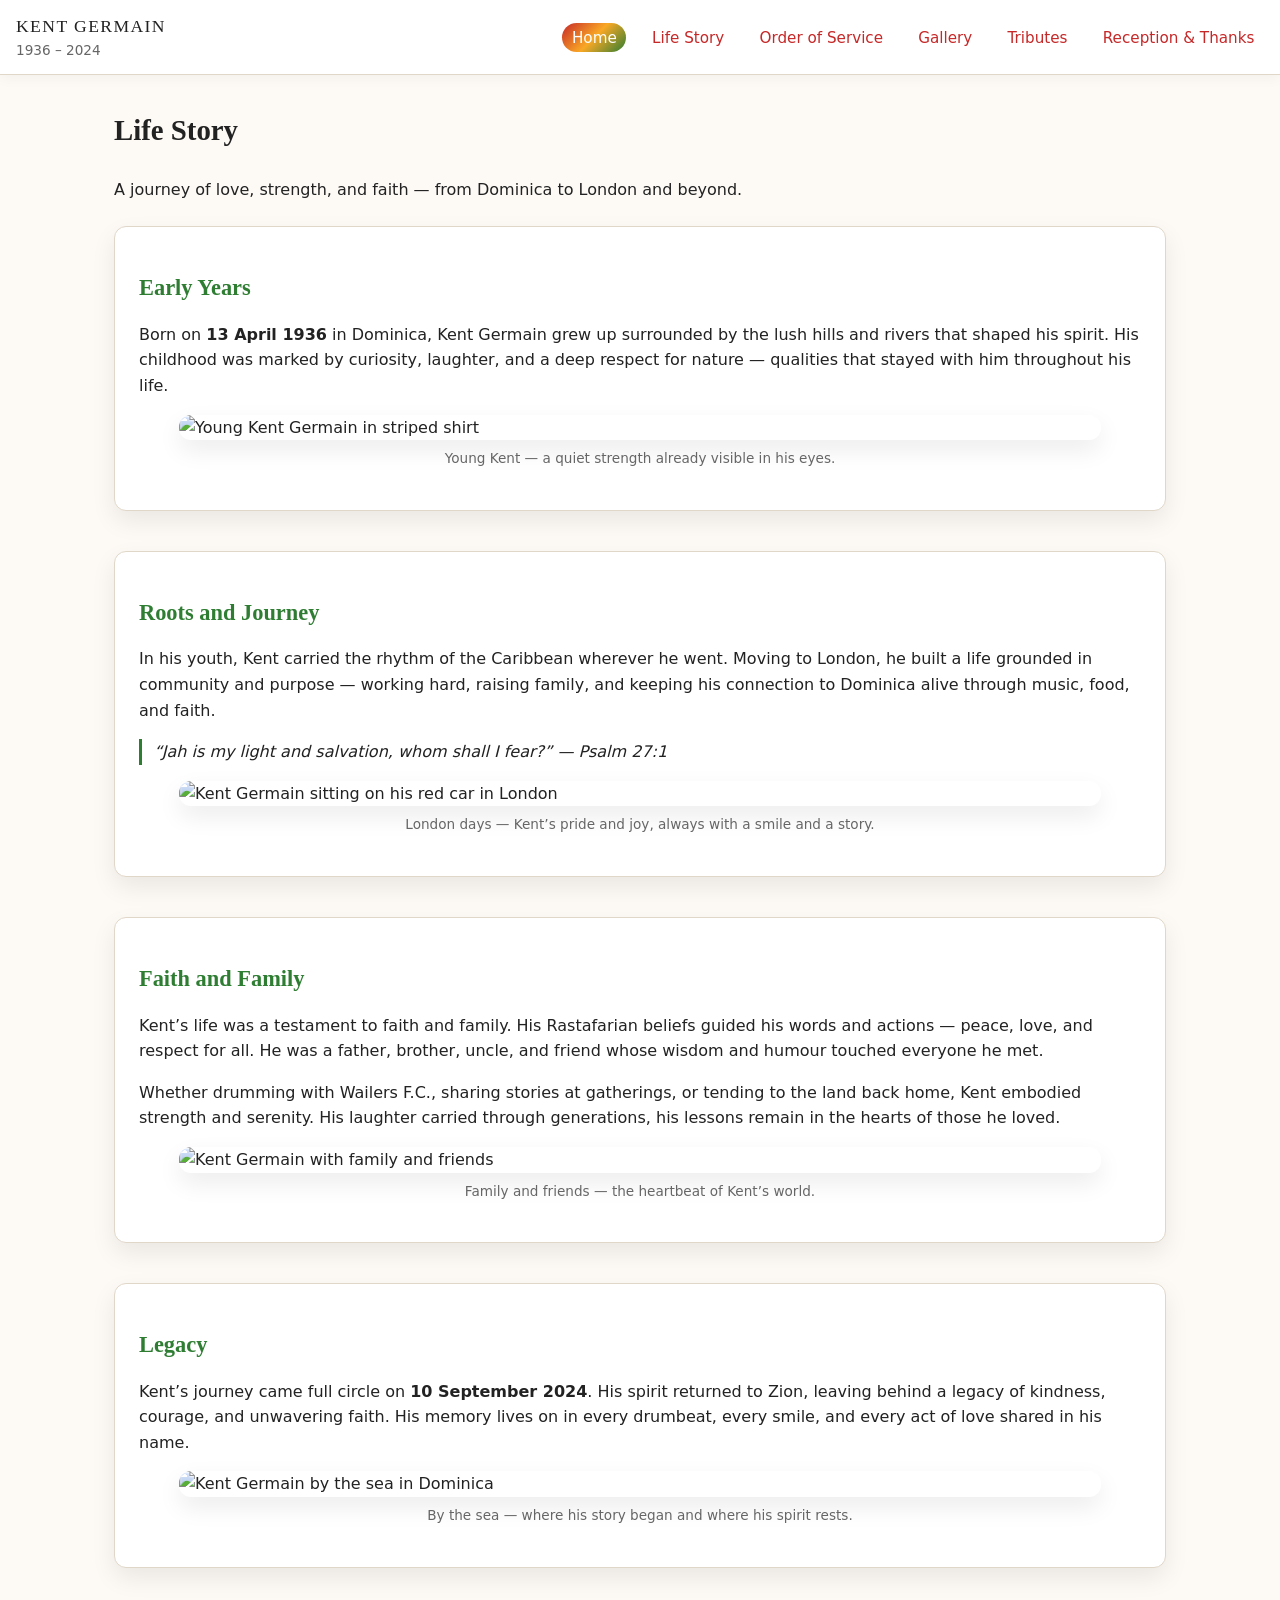
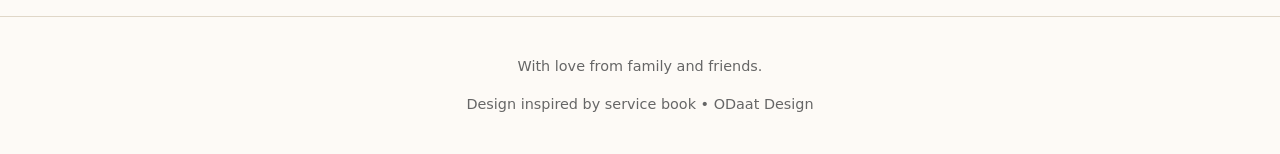
==== about.html @ 0cf41299 "intial commit" ====
<!DOCTYPE html>
<html lang="en">
<head>
  <meta charset="UTF-8">
  <title>Tribute to Kent Germain</title>
  <meta name="viewport" content="width=device-width, initial-scale=1">
  <meta name="description" content="A tribute website celebrating the life of Kent Germain.">
  <link rel="stylesheet" href="css/style.css">
</head>
<body>
  <header class="site-header">
    <a class="skip-link" href="#main-content">Skip to main content</a>

    <div class="brand">
      <span class="brand-title">Kent Germain</span>
      <span class="brand-dates">1936 – 2024</span>
    </div>

    <button class="nav-toggle" aria-expanded="false" aria-controls="main-nav">
      <span class="nav-toggle-bar"></span>
      <span class="nav-toggle-bar"></span>
      <span class="nav-toggle-bar"></span>
      <span class="sr-only">Toggle navigation</span>
    </button>

    <nav id="main-nav" class="main-nav" aria-label="Main navigation">
      <ul>
        <!-- Keep your existing menu titles here -->
        <li><a href="index.html" class="active">Home</a></li>
        <li><a href="about.html">Life Story</a></li>
        <li><a href="service.html">Order of Service</a></li>
        <li><a href="gallery.html">Gallery</a></li>
        <li><a href="tributes.html">Tributes</a></li>
        <li><a href="thanks.html">Reception & Thanks</a></li>
      </ul>
    </nav>
  </header>

  <main id="main-content">
  <section class="page-header">
    <h1>Life Story</h1>
    <p>A journey of love, strength, and faith — from Dominica to London and beyond.</p>
  </section>

  <section class="story-section">
    <article class="story-block">
      <h2>Early Years</h2>
      <p>
        Born on <strong>13 April 1936</strong> in Dominica, Kent Germain grew up surrounded by the lush hills and rivers that shaped his spirit.
        His childhood was marked by curiosity, laughter, and a deep respect for nature — qualities that stayed with him throughout his life.
      </p>
      <figure class="story-photo">
        <img src="images/kent-childhood.jpg" alt="Young Kent Germain in striped shirt">
        <figcaption>Young Kent — a quiet strength already visible in his eyes.</figcaption>
      </figure>
    </article>

    <article class="story-block">
      <h2>Roots and Journey</h2>
      <p>
        In his youth, Kent carried the rhythm of the Caribbean wherever he went.
        Moving to London, he built a life grounded in community and purpose — working hard, raising family, and keeping his connection to Dominica alive through music, food, and faith.
      </p>
      <blockquote>
        “Jah is my light and salvation, whom shall I fear?” — <em>Psalm 27:1</em>
      </blockquote>
      <figure class="story-photo">
        <img src="images/kent-london.jpg" alt="Kent Germain sitting on his red car in London">
        <figcaption>London days — Kent’s pride and joy, always with a smile and a story.</figcaption>
      </figure>
    </article>

    <article class="story-block">
      <h2>Faith and Family</h2>
      <p>
        Kent’s life was a testament to faith and family. His Rastafarian beliefs guided his words and actions — peace, love, and respect for all.
        He was a father, brother, uncle, and friend whose wisdom and humour touched everyone he met.
      </p>
      <p>
        Whether drumming with Wailers F.C., sharing stories at gatherings, or tending to the land back home, Kent embodied strength and serenity.
        His laughter carried through generations, his lessons remain in the hearts of those he loved.
      </p>
      <figure class="story-photo">
        <img src="images/kent-family.jpg" alt="Kent Germain with family and friends">
        <figcaption>Family and friends — the heartbeat of Kent’s world.</figcaption>
      </figure>
    </article>

    <article class="story-block">
      <h2>Legacy</h2>
      <p>
        Kent’s journey came full circle on <strong>10 September 2024</strong>.
        His spirit returned to Zion, leaving behind a legacy of kindness, courage, and unwavering faith.
        His memory lives on in every drumbeat, every smile, and every act of love shared in his name.
      </p>
      <figure class="story-photo">
        <img src="images/kent-legacy.jpg" alt="Kent Germain by the sea in Dominica">
        <figcaption>By the sea — where his story began and where his spirit rests.</figcaption>
      </figure>
    </article>
  </section>
</main>


  <footer class="site-footer">
    <p>With love from family and friends.</p>
    <p class="footer-credit">Design inspired by service book • ODaat Design</p>
  </footer>

  <script src="js/main.js"></script>
</body>
</html>
---- css/style.css ----
:root {
  --bg: #fdfaf6;
  --bg-alt: #ffffff;
  --text: #222222;
  --muted: #666666;
  --accent-red: #c62828;
  --accent-gold: #f9a825;
  --accent-green: #2e7d32;
  --accent-gradient: linear-gradient(135deg, #c62828, #f9a825, #2e7d32);
  --border-soft: #e0d7c8;
  --radius: 12px;
  --shadow-soft: 0 10px 25px rgba(0,0,0,0.08);
  --max-width: 1100px;
  --font-body: system-ui, -apple-system, BlinkMacSystemFont, "Segoe UI", sans-serif;
  --font-heading: "Georgia", "Times New Roman", serif;
}

/* Reset-ish */
*,
*::before,
*::after {
  box-sizing: border-box;
}

body {
  margin: 0;
  font-family: var(--font-body);
  background: var(--bg);
  color: var(--text);
  line-height: 1.6;
}

img {
  max-width: 100%;
  height: auto;
  display: block;
}

a {
  color: var(--accent-red);
  text-decoration: none;
}

a:hover,
a:focus {
  text-decoration: underline;
}

/* Accessibility helpers */
.skip-link {
  position: absolute;
  left: -999px;
  top: 0;
  background: #000;
  color: #fff;
  padding: 0.5rem 1rem;
  z-index: 1000;
}

.skip-link:focus {
  left: 0.5rem;
  top: 0.5rem;
}

.sr-only {
  position: absolute;
  width: 1px;
  height: 1px;
  padding: 0;
  margin: -1px;
  overflow: hidden;
  clip: rect(0,0,0,0);
  border: 0;
}

/* Layout */
.site-header {
  position: sticky;
  top: 0;
  z-index: 999;
  background: var(--bg-alt);
  border-bottom: 1px solid var(--border-soft);
  box-shadow: 0 4px 12px rgba(0,0,0,0.04);
  padding: 0.75rem 1rem;
  display: flex;
  align-items: center;
  justify-content: space-between;
}

.brand {
  display: flex;
  flex-direction: column;
}

.brand-title {
  font-family: var(--font-heading);
  font-size: 1.1rem;
  letter-spacing: 0.08em;
  text-transform: uppercase;
}

.brand-dates {
  font-size: 0.85rem;
  color: var(--muted);
}

.main-nav ul {
  list-style: none;
  margin: 0;
  padding: 0;
  display: flex;
  gap: 1rem;
}

.main-nav a {
  font-size: 0.95rem;
  padding: 0.35rem 0.6rem;
  border-radius: 999px;
}

.main-nav a.active {
  background: var(--accent-gradient);
  color: #fff;
}

.nav-toggle {
  display: none;
  background: none;
  border: none;
  padding: 0.25rem;
  cursor: pointer;
}

.nav-toggle-bar {
  width: 22px;
  height: 2px;
  background: var(--text);
  display: block;
  margin: 4px 0;
}

/* Hero */
.hero {
  max-width: var(--max-width);
  margin: 2rem auto;
  padding: 1.5rem;
  display: grid;
  grid-template-columns: minmax(0, 1.1fr) minmax(0, 1.3fr);
  gap: 2rem;
  align-items: center;
}

.hero-media img {
  border-radius: var(--radius);
  box-shadow: var(--shadow-soft);
}

.hero-text h1 {
  font-family: var(--font-heading);
  font-size: 2.2rem;
  margin: 0.25rem 0 0.75rem;
}

.hero-label {
  text-transform: uppercase;
  letter-spacing: 0.12em;
  font-size: 0.8rem;
  color: var(--muted);
}

.hero-subtitle {
  font-size: 1rem;
  color: var(--muted);
}

.hero-meta {
  margin-top: 0.75rem;
  display: flex;
  flex-wrap: wrap;
  gap: 1rem;
  font-size: 0.9rem;
}

.hero-actions {
  margin-top: 1.25rem;
  display: flex;
  flex-wrap: wrap;
  gap: 0.75rem;
}

/* Buttons */
.btn {
  display: inline-flex;
  align-items: center;
  justify-content: center;
  padding: 0.6rem 1.2rem;
  border-radius: 999px;
  border: 1px solid transparent;
  font-size: 0.95rem;
  cursor: pointer;
}

.btn.primary {
  background: var(--accent-gradient);
  color: #fff;
}

.btn.ghost {
  border-color: var(--accent-red);
  color: var(--accent-red);
  background: transparent;
}

/* Intro cards */
.intro {
  max-width: var(--max-width);
  margin: 0 auto 3rem;
  padding: 0 1.5rem;
  display: grid;
  grid-template-columns: repeat(auto-fit, minmax(240px, 1fr));
  gap: 1.5rem;
}

.intro-block {
  background: var(--bg-alt);
  border-radius: var(--radius);
  padding: 1.25rem;
  box-shadow: var(--shadow-soft);
  border: 1px solid var(--border-soft);
}

.text-link {
  font-size: 0.9rem;
}

/* Page header */
.page-header {
  max-width: var(--max-width);
  margin: 2rem auto 1.5rem;
  padding: 0 1.5rem;
}

.page-header h1 {
  font-family: var(--font-heading);
  font-size: 1.8rem;
}

.page-header-meta {
  font-size: 0.9rem;
  color: var(--muted);
}

/* Cards & two-column */
.two-column {
  max-width: var(--max-width);
  margin: 0 auto 3rem;
  padding: 0 1.5rem;
  display: grid;
  grid-template-columns: minmax(0, 1.4fr) minmax(0, 1fr);
  gap: 1.5rem;
}

.card {
  background: var(--bg-alt);
  border-radius: var(--radius);
  padding: 1.5rem;
  box-shadow: var(--shadow-soft);
  border: 1px solid var(--border-soft);
}

.card-theme {
  border-image: var(--accent-gradient) 1;
  border-width: 2px;
  border-style: solid;
}

.service-list {
  list-style: none;
  padding: 0;
  margin: 0 0 1rem;
}

.service-steps {
  padding-left: 1.2rem;
}

/* Quotes */
blockquote {
  margin: 1rem 0;
  padding-left: 0.75rem;
  border-left: 3px solid var(--accent-green);
  font-style: italic;
}

.quote-ref {
  font-size: 0.85rem;
  color: var(--muted);
}

/* Gallery */
.gallery-grid {
  max-width: var(--max-width);
  margin: 0 auto 2.5rem;
  padding: 0 1.5rem;
  display: grid;
  grid-template-columns: repeat(auto-fit, minmax(220px, 1fr));
  gap: 1rem;
}

.gallery-item {
  background: var(--bg-alt);
  border-radius: var(--radius);
  padding: 0.75rem;
  box-shadow: var(--shadow-soft);
}

.gallery-item img {
  border-radius: var(--radius);
}

.gallery-item figcaption {
  font-size: 0.85rem;
  color: var(--muted);
  margin-top: 0.5rem;
}

/* Videos */
.video-section {
  max-width: var(--max-width);
  margin: 0 auto 3rem;
  padding: 0 1.5rem;
}

.video-grid {
  display: grid;
  grid-template-columns: repeat(auto-fit, minmax(260px, 1fr));
  gap: 1.5rem;
}

.video-card {
  background: var(--bg-alt);
  border-radius: var(--radius);
  padding: 1rem;
  box-shadow: var(--shadow-soft);
}

.video-wrapper {
  position: relative;
  padding-bottom: 56.25%;
  height: 0;
  overflow: hidden;
  border-radius: var(--radius);
}

.video-wrapper iframe {
  position: absolute;
  inset: 0;
  width: 100%;
  height: 100%;
  border: 0;
}

/* Footer */
.site-footer {
  border-top: 1px solid var(--border-soft);
  padding: 1.5rem 1rem;
  text-align: center;
  font-size: 0.9rem;
  color: var(--muted);
}

.footer-credit {
  margin-top: 0.25rem;
}

/* Responsive */
@media (max-width: 768px) {
  .main-nav {
    position: absolute;
    inset: 60px 0 auto;
    background: var(--bg-alt);
    border-bottom: 1px solid var(--border-soft);
    padding: 0.75rem 1rem 1rem;
    transform: translateY(-120%);
    transition: transform 0.2s ease-out;
  }

  .main-nav.open {
    transform: translateY(0);
  }

  .main-nav ul {
    flex-direction: column;
    gap: 0.5rem;
  }

  .nav-toggle {
    display: inline-block;
  }

  .hero {
    grid-template-columns: 1fr;
  }

  .two-column {
    grid-template-columns: 1fr;
  }
}
.story-section {
  max-width: var(--max-width);
  margin: 0 auto 3rem;
  padding: 0 1.5rem;
  display: flex;
  flex-direction: column;
  gap: 2.5rem;
}

.story-block {
  background: var(--bg-alt);
  border-radius: var(--radius);
  padding: 1.5rem;
  box-shadow: var(--shadow-soft);
  border: 1px solid var(--border-soft);
}

.story-block h2 {
  font-family: var(--font-heading);
  font-size: 1.4rem;
  margin-bottom: 0.75rem;
  color: var(--accent-green);
}

.story-photo {
  margin-top: 1rem;
}

.story-photo img {
  border-radius: var(--radius);
  box-shadow: var(--shadow-soft);
}

.story-photo figcaption {
  font-size: 0.85rem;
  color: var(--muted);
  margin-top: 0.5rem;
  text-align: center;
}
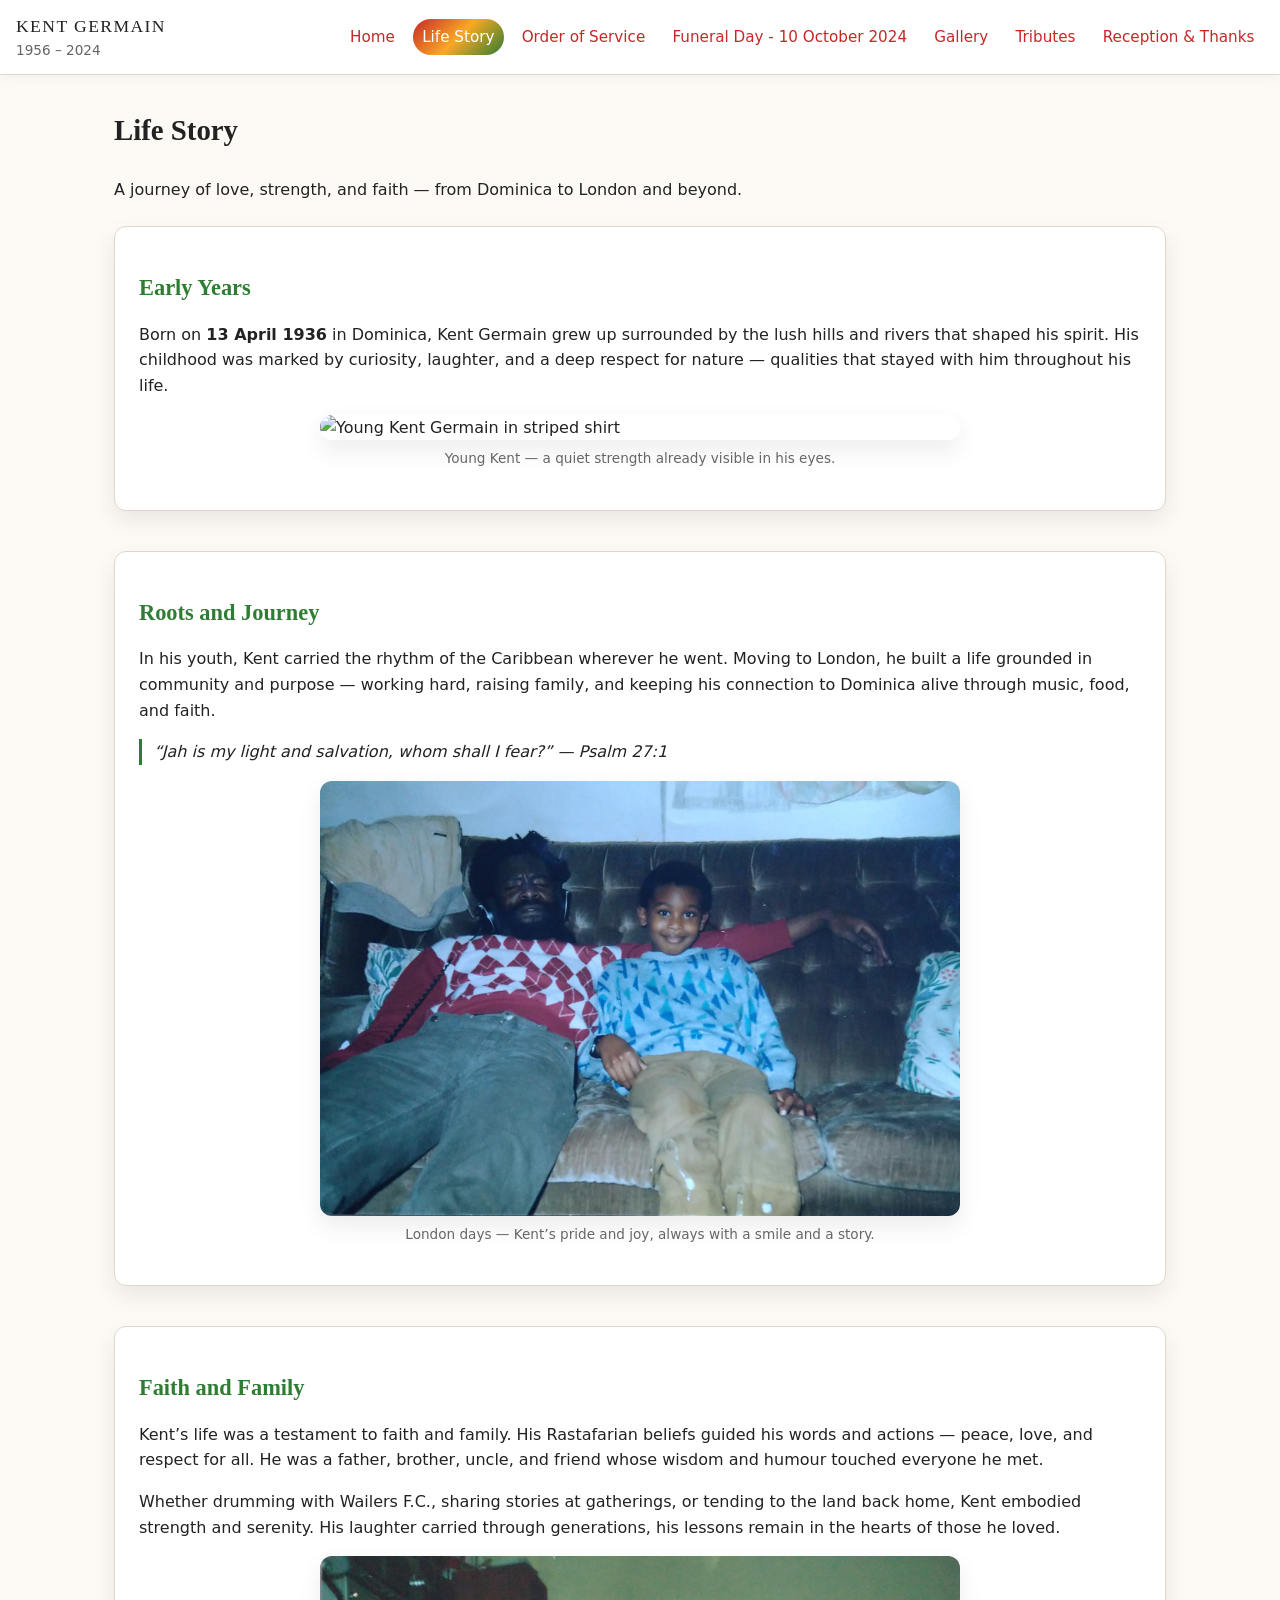
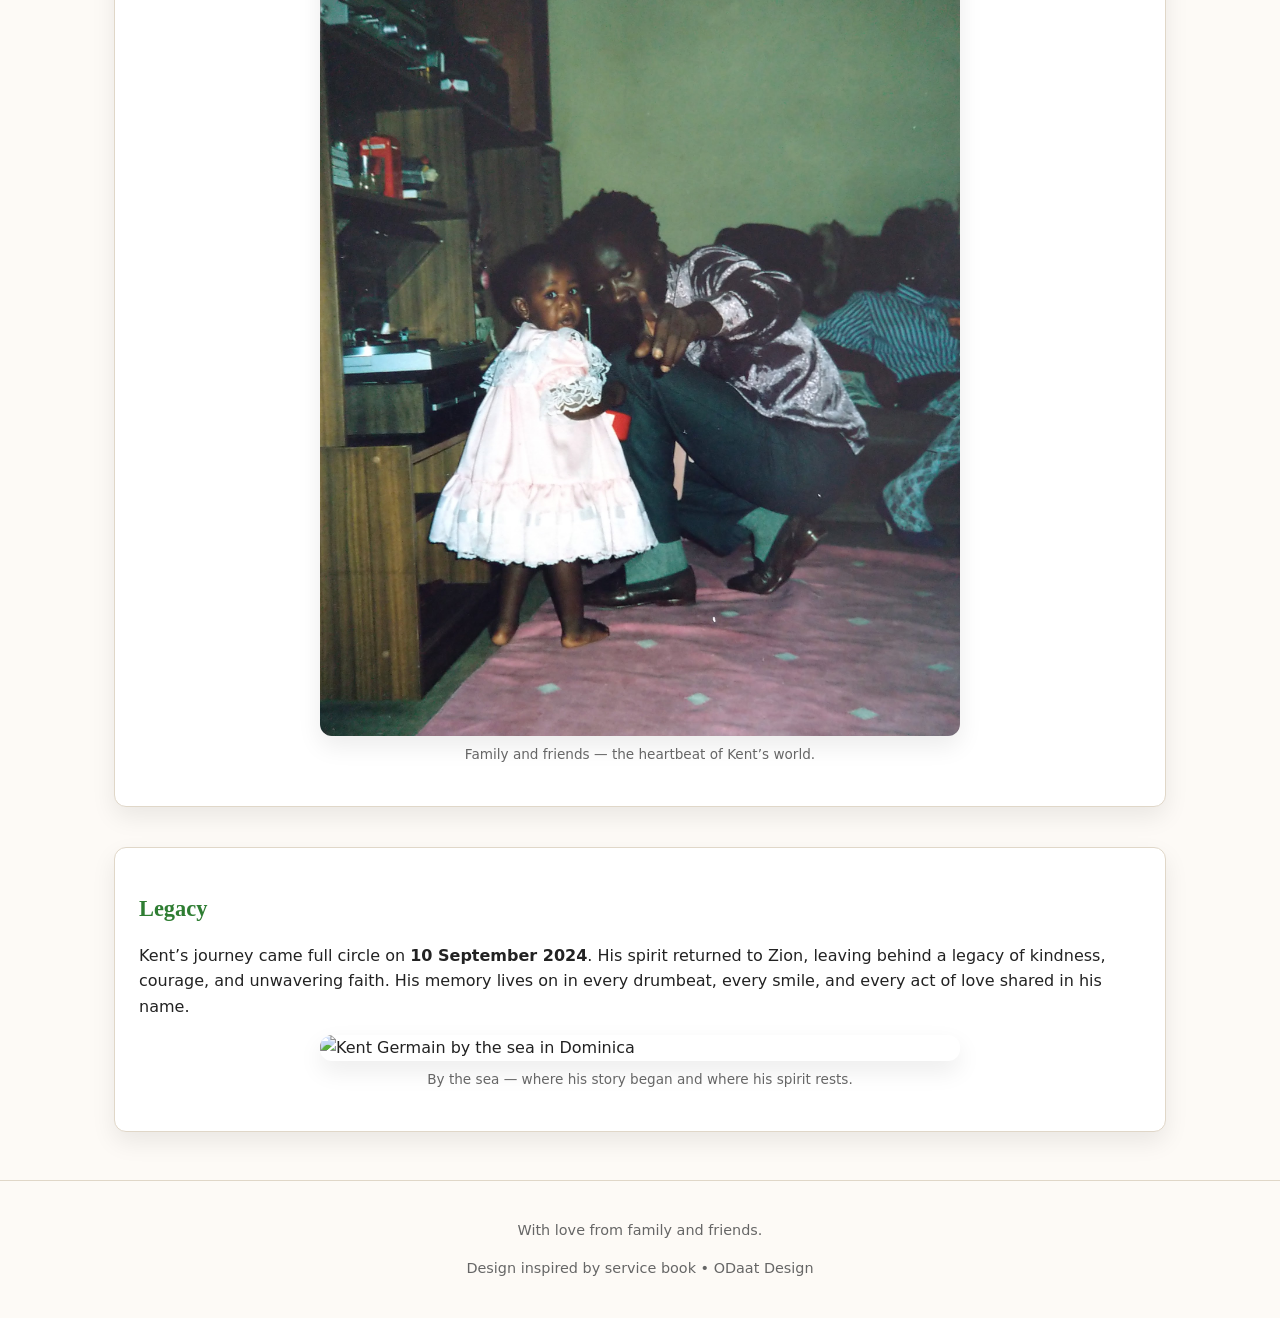
==== commit 7b72ea95: "revamped" ====
--- a/about.html
+++ b/about.html
@@ -13,7 +13,7 @@
 
     <div class="brand">
       <span class="brand-title">Kent Germain</span>
-      <span class="brand-dates">1936 – 2024</span>
+      <span class="brand-dates">1956 – 2024</span>
     </div>
 
     <button class="nav-toggle" aria-expanded="false" aria-controls="main-nav">
@@ -26,9 +26,10 @@
     <nav id="main-nav" class="main-nav" aria-label="Main navigation">
       <ul>
         <!-- Keep your existing menu titles here -->
-        <li><a href="index.html" class="active">Home</a></li>
-        <li><a href="about.html">Life Story</a></li>
+        <li><a href="index.html">Home</a></li>
+        <li><a href="about.html" class="active">Life Story</a></li>
         <li><a href="service.html">Order of Service</a></li>
+        <li><a href="funeral.html">Funeral Day - 10 October 2024</a></li>
         <li><a href="gallery.html">Gallery</a></li>
         <li><a href="tributes.html">Tributes</a></li>
         <li><a href="thanks.html">Reception & Thanks</a></li>
@@ -65,7 +66,7 @@
         “Jah is my light and salvation, whom shall I fear?” — <em>Psalm 27:1</em>
       </blockquote>
       <figure class="story-photo">
-        <img src="images/kent-london.jpg" alt="Kent Germain sitting on his red car in London">
+        <img src="imgs/rasta-era/kent-headphones-on-with-reuben.JPG" alt="Kent Germain sitting on his red car in London">
         <figcaption>London days — Kent’s pride and joy, always with a smile and a story.</figcaption>
       </figure>
     </article>
@@ -81,7 +82,7 @@
         His laughter carried through generations, his lessons remain in the hearts of those he loved.
       </p>
       <figure class="story-photo">
-        <img src="images/kent-family.jpg" alt="Kent Germain with family and friends">
+        <img src="imgs/rasta-era/kent-sophie-thelma-in-background.JPG" alt="Kent Germain with family and friends">
         <figcaption>Family and friends — the heartbeat of Kent’s world.</figcaption>
       </figure>
     </article>
@@ -94,7 +95,7 @@
         His memory lives on in every drumbeat, every smile, and every act of love shared in his name.
       </p>
       <figure class="story-photo">
-        <img src="images/kent-legacy.jpg" alt="Kent Germain by the sea in Dominica">
+        <img src="imgs/post-rasta-era/kent-legacy.jpg" alt="Kent Germain by the sea in Dominica">
         <figcaption>By the sea — where his story began and where his spirit rests.</figcaption>
       </figure>
     </article>
--- a/css/style.css
+++ b/css/style.css
@@ -85,6 +85,7 @@
   display: flex;
   align-items: center;
   justify-content: space-between;
+  gap: 1rem;
 }
 
 .brand {
@@ -104,23 +105,55 @@
   color: var(--muted);
 }
 
+.main-nav {
+  display: flex;
+  align-items: center;
+}
+
 .main-nav ul {
   list-style: none;
   margin: 0;
   padding: 0;
   display: flex;
-  gap: 1rem;
+  flex-wrap: wrap;
+  align-items: center;
+  gap: 0.5rem;
+}
+
+.main-nav li {
+  display: flex;
+  align-items: center;
 }
 
 .main-nav a {
+  display: inline-flex;
+  align-items: center;
+  justify-content: center;
   font-size: 0.95rem;
+  line-height: 1.2;
+  white-space: nowrap;
+  min-height: 2.2rem;
   padding: 0.35rem 0.6rem;
   border-radius: 999px;
+  transition: background-color 0.2s ease, color 0.2s ease, box-shadow 0.2s ease;
+}
+
+.main-nav a:hover,
+.main-nav a:focus-visible {
+  text-decoration: none;
+  background: rgba(198, 40, 40, 0.08);
+  box-shadow: inset 0 0 0 1px rgba(198, 40, 40, 0.16);
 }
 
 .main-nav a.active {
   background: var(--accent-gradient);
   color: #fff;
+  box-shadow: none;
+}
+
+.main-nav a:focus-visible {
+  outline: 2px solid var(--accent-red);
+  outline-offset: 2px;
 }
 
 .nav-toggle {
@@ -211,6 +244,35 @@
   background: transparent;
 }
 
+/* Homepage video */
+.home-video-section {
+  max-width: var(--max-width);
+  margin: 0 auto 2rem;
+  padding: 0 1.5rem;
+}
+
+.home-video-card {
+  background: var(--bg-alt);
+  border-radius: var(--radius);
+  padding: 1.25rem;
+  box-shadow: var(--shadow-soft);
+  border: 1px solid var(--border-soft);
+}
+
+.home-video-wrapper {
+  margin-top: 1rem;
+  border-radius: var(--radius);
+  overflow: hidden;
+  background: #000;
+}
+
+.home-video-wrapper video {
+  display: block;
+  width: 100%;
+  height: auto;
+  max-height: 540px;
+}
+
 /* Intro cards */
 .intro {
   max-width: var(--max-width);
@@ -303,25 +365,32 @@
   margin: 0 auto 2.5rem;
   padding: 0 1.5rem;
   display: grid;
-  grid-template-columns: repeat(auto-fit, minmax(220px, 1fr));
+  grid-template-columns: repeat(4, minmax(0, 1fr));
   gap: 1rem;
 }
 
 .gallery-item {
   background: var(--bg-alt);
   border-radius: var(--radius);
-  padding: 0.75rem;
-  box-shadow: var(--shadow-soft);
+  overflow: hidden;
+  box-shadow: var(--shadow-soft);
+  border: 1px solid var(--border-soft);
+  display: flex;
+  flex-direction: column;
 }
 
 .gallery-item img {
-  border-radius: var(--radius);
+  display: block;
+  width: 100%;
+  height: 220px;
+  object-fit: cover;
+  border-radius: var(--radius) var(--radius) 0 0;
 }
 
 .gallery-item figcaption {
-  font-size: 0.85rem;
-  color: var(--muted);
-  margin-top: 0.5rem;
+  font-size: 0.9rem;
+  color: var(--muted);
+  margin: 0.7rem 0.8rem 0.9rem;
 }
 
 /* Videos */
@@ -335,6 +404,31 @@
   display: grid;
   grid-template-columns: repeat(auto-fit, minmax(260px, 1fr));
   gap: 1.5rem;
+}
+
+.video-sequence-nav {
+  margin: 0 0 1.25rem;
+  padding: 0.9rem 1rem;
+  background: var(--bg-alt);
+  border: 1px solid var(--border-soft);
+  border-radius: var(--radius);
+}
+
+.video-sequence-nav p {
+  margin: 0 0 0.45rem;
+}
+
+.video-sequence-nav ol {
+  margin: 0;
+  padding-left: 1.2rem;
+  display: flex;
+  flex-wrap: wrap;
+  gap: 0.35rem 1rem;
+}
+
+.video-part-nav {
+  margin: 0.75rem 0 0;
+  font-size: 0.9rem;
 }
 
 .video-card {
@@ -350,14 +444,27 @@
   height: 0;
   overflow: hidden;
   border-radius: var(--radius);
-}
-
-.video-wrapper iframe {
+  background: #000;
+}
+
+.video-wrapper iframe,
+.video-wrapper video {
   position: absolute;
   inset: 0;
   width: 100%;
   height: 100%;
   border: 0;
+}
+
+.video-placeholder {
+  position: absolute;
+  inset: 0;
+  display: grid;
+  place-items: center;
+  padding: 1rem;
+  text-align: center;
+  color: var(--muted);
+  font-size: 0.95rem;
 }
 
 /* Footer */
@@ -374,6 +481,18 @@
 }
 
 /* Responsive */
+@media (max-width: 1024px) and (orientation: landscape) {
+  .gallery-grid {
+    grid-template-columns: repeat(3, minmax(0, 1fr));
+  }
+}
+
+@media (max-width: 1024px) and (orientation: portrait) {
+  .gallery-grid {
+    grid-template-columns: repeat(2, minmax(0, 1fr));
+  }
+}
+
 @media (max-width: 768px) {
   .main-nav {
     position: absolute;
@@ -391,6 +510,7 @@
 
   .main-nav ul {
     flex-direction: column;
+    align-items: stretch;
     gap: 0.5rem;
   }
 
@@ -404,6 +524,16 @@
 
   .two-column {
     grid-template-columns: 1fr;
+  }
+}
+
+@media (max-width: 640px) {
+  .gallery-grid {
+    grid-template-columns: 1fr;
+  }
+
+  .gallery-item img {
+    height: 240px;
   }
 }
 .story-section {
@@ -432,11 +562,17 @@
 
 .story-photo {
   margin-top: 1rem;
+  display: flex;
+  flex-direction: column;
+  align-items: center;
 }
 
 .story-photo img {
   border-radius: var(--radius);
   box-shadow: var(--shadow-soft);
+  width: min(100%, 640px);
+  height: auto;
+  display: block;
 }
 
 .story-photo figcaption {
@@ -444,4 +580,5 @@
   color: var(--muted);
   margin-top: 0.5rem;
   text-align: center;
-}
+  max-width: 640px;
+}
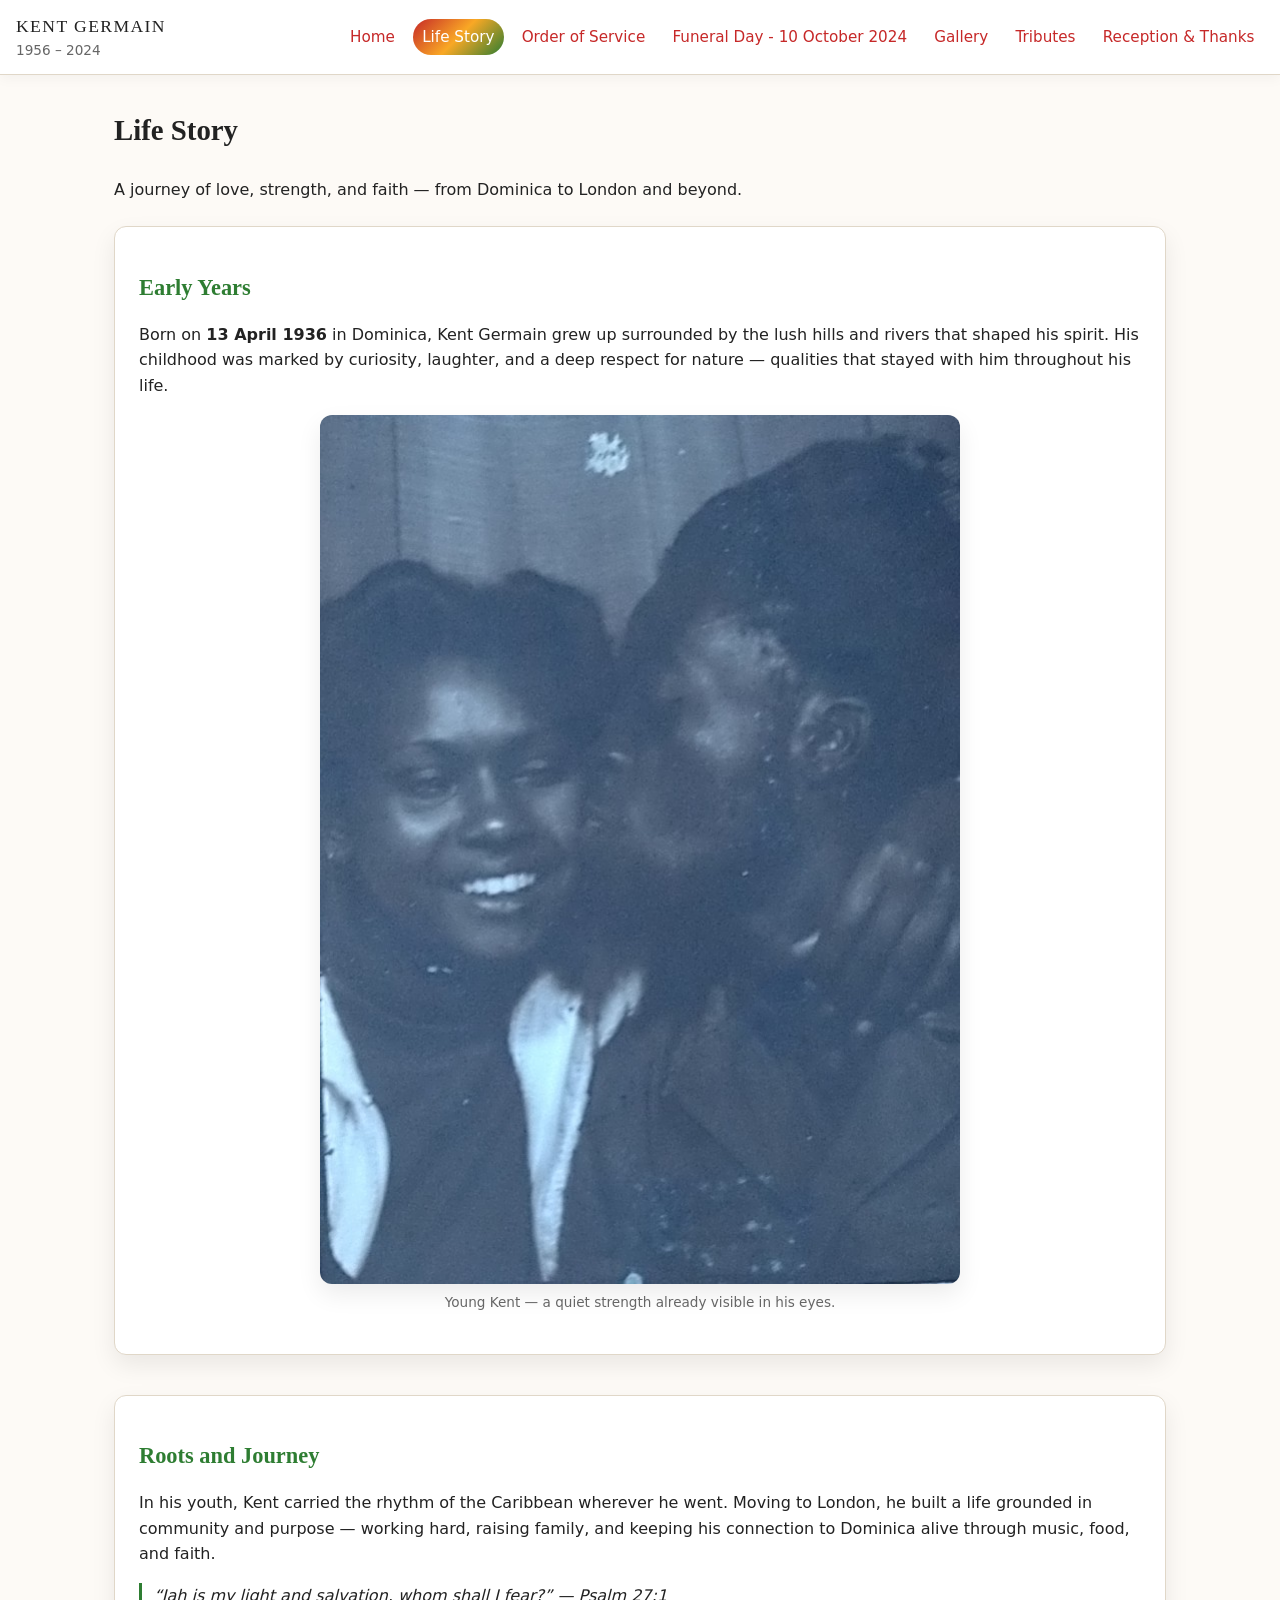
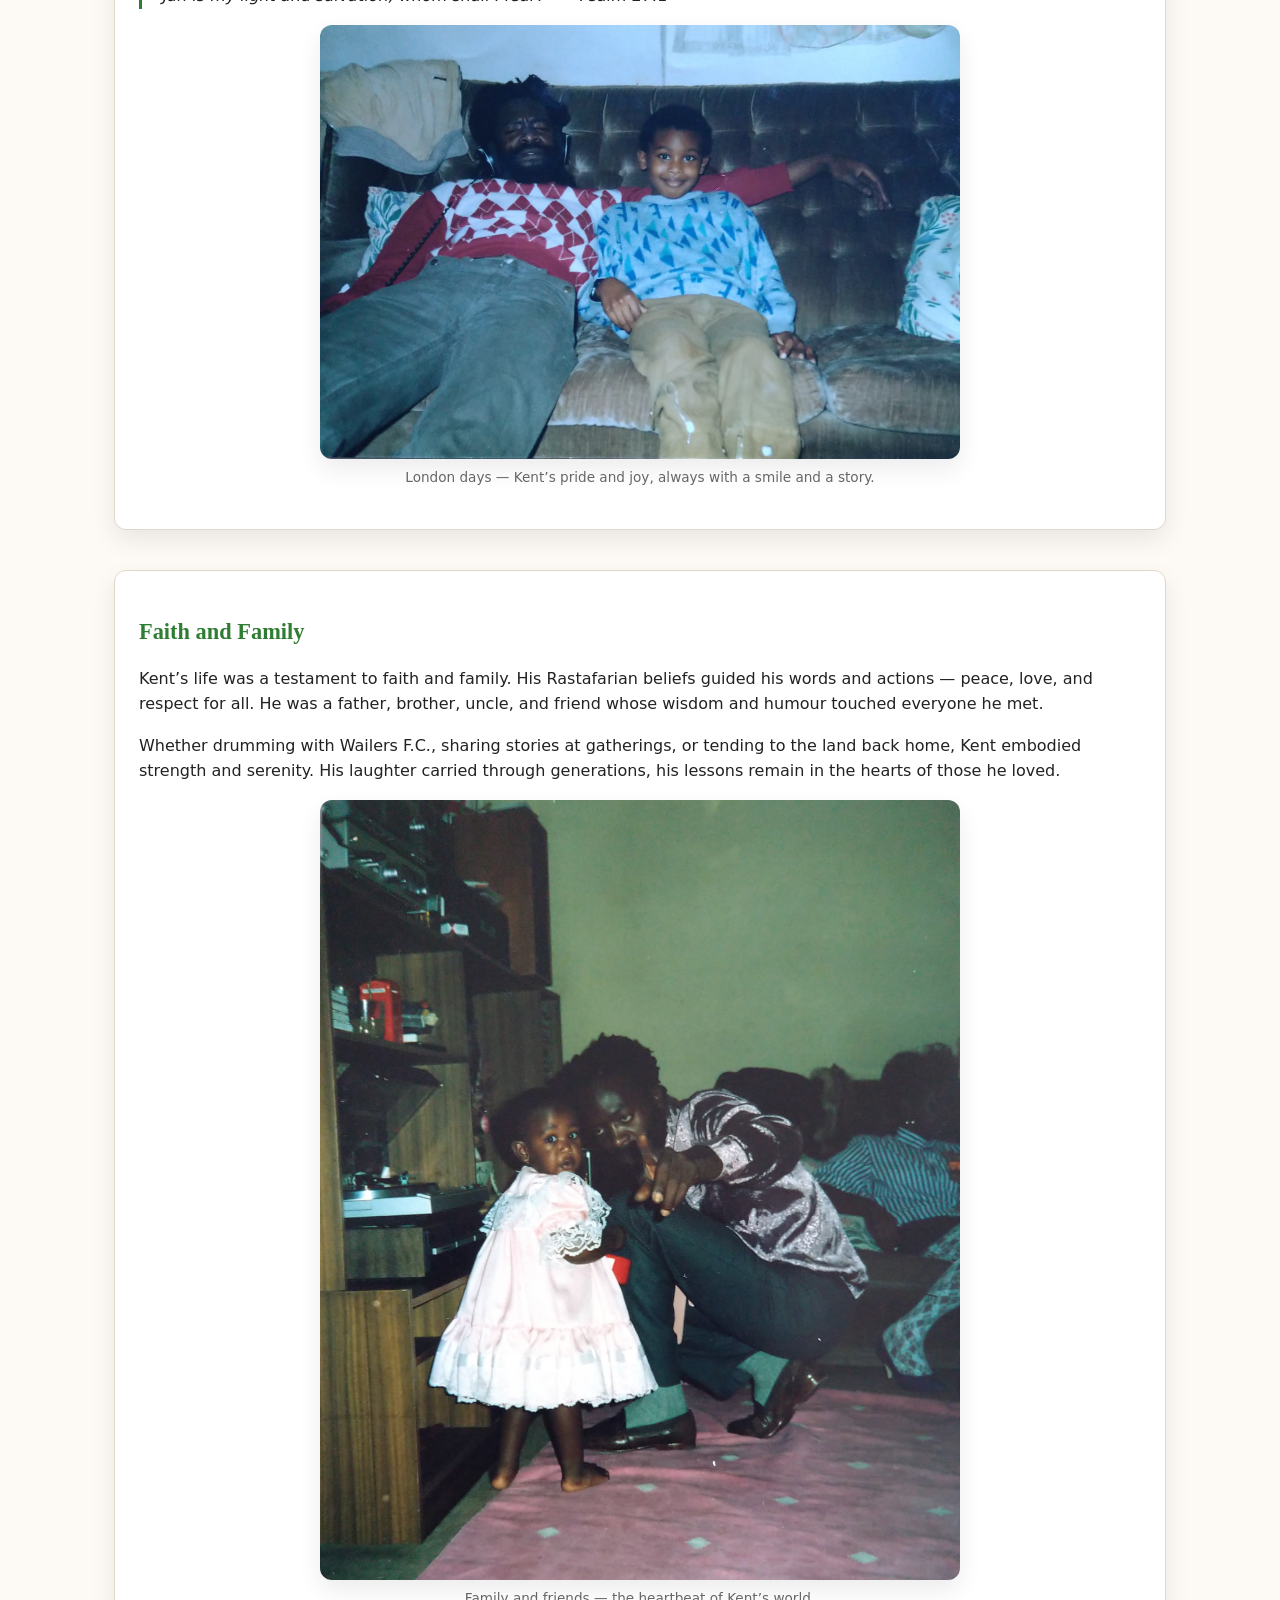
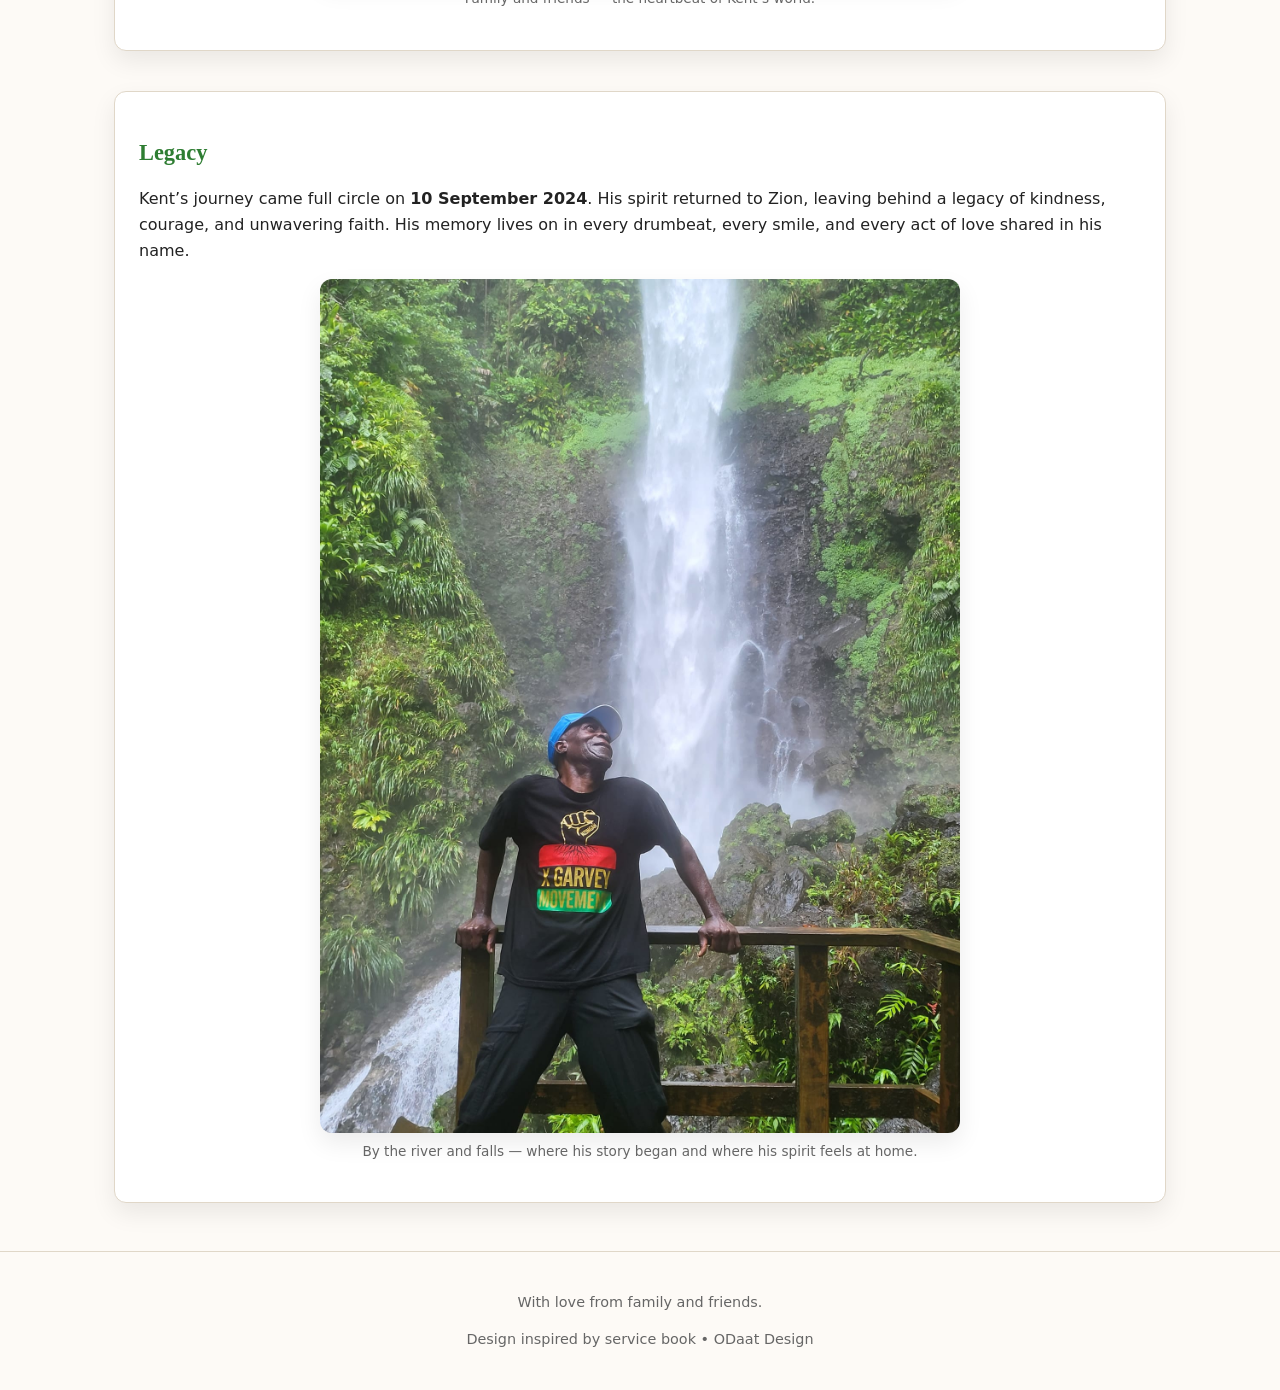
==== commit 2c38de44: "made some improvements" ====
--- a/about.html
+++ b/about.html
@@ -2,9 +2,10 @@
 <html lang="en">
 <head>
   <meta charset="UTF-8">
-  <title>Tribute to Kent Germain</title>
+  <title>Kent Germain | Life Story</title>
   <meta name="viewport" content="width=device-width, initial-scale=1">
-  <meta name="description" content="A tribute website celebrating the life of Kent Germain.">
+  <meta name="description" content="Read the life story of Kent Germain, from his early years in Dominica to his life in London and the legacy he left behind.">
+  <meta name="theme-color" content="#2e7d32">
   <link rel="stylesheet" href="css/style.css">
 </head>
 <body>
@@ -51,7 +52,7 @@
         His childhood was marked by curiosity, laughter, and a deep respect for nature — qualities that stayed with him throughout his life.
       </p>
       <figure class="story-photo">
-        <img src="images/kent-childhood.jpg" alt="Young Kent Germain in striped shirt">
+        <img src="imgs/rasta-era/kent-and-jenny-young.JPG" alt="Young Kent Germain with friends and family">
         <figcaption>Young Kent — a quiet strength already visible in his eyes.</figcaption>
       </figure>
     </article>
@@ -95,8 +96,8 @@
         His memory lives on in every drumbeat, every smile, and every act of love shared in his name.
       </p>
       <figure class="story-photo">
-        <img src="imgs/post-rasta-era/kent-legacy.jpg" alt="Kent Germain by the sea in Dominica">
-        <figcaption>By the sea — where his story began and where his spirit rests.</figcaption>
+        <img src="imgs/post-rasta-era/kent-at-trafalgar-falls-2.jpeg" alt="Kent Germain by a waterfall in Dominica">
+        <figcaption>By the river and falls — where his story began and where his spirit feels at home.</figcaption>
       </figure>
     </article>
   </section>
